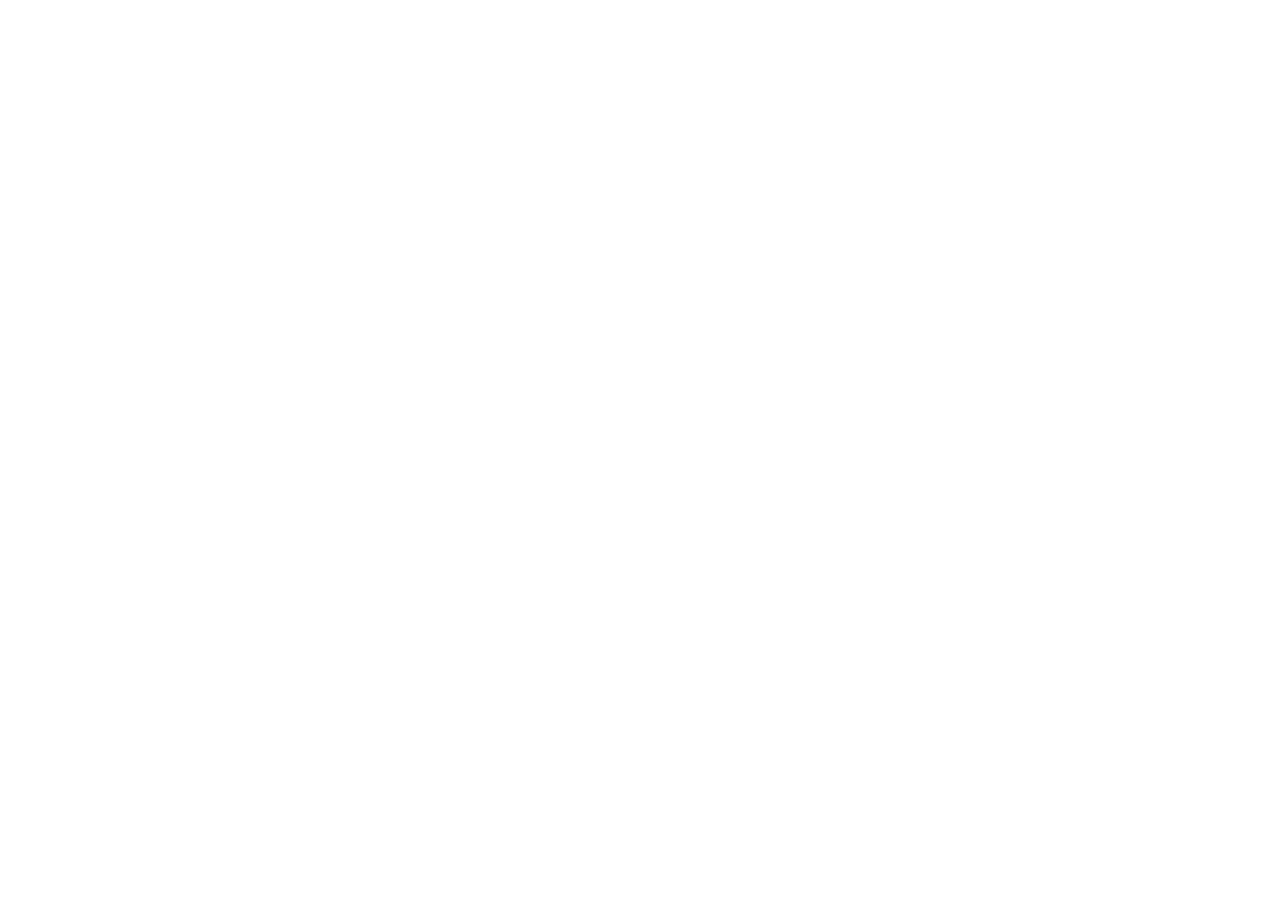
==== experience.html @ 7452f105 "configuracao inicial" ====
<!DOCTYPE html>
<html lang="pt-br">
<head>
    <meta charset="UTF-8">
    <meta http-equiv="X-UA-Compatible" content="IE=edge">
    <meta name="viewport" content="width=device-width, initial-scale=1.0">
    <link rel="stylesheet" href= "./assets/styles/global.css">
    <link rel="stylesheet" href= "./assets/styles/experience.css">
    <title>Experiência profissional</title>
</head>
<body>
    
</body>
</html>
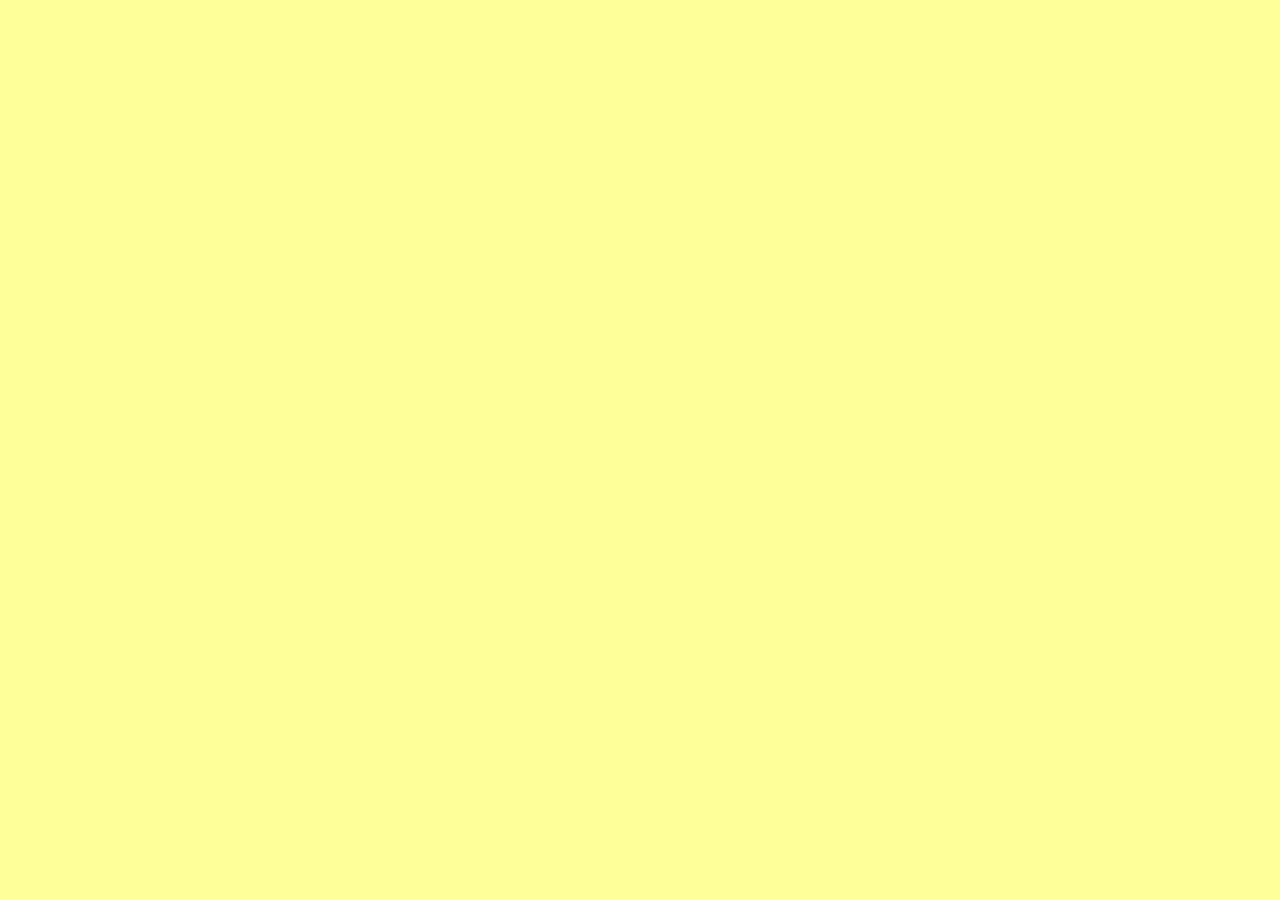
==== commit ea06ed5f: "cabeçalho criado" ====
--- a/experience.html
+++ b/experience.html
@@ -6,7 +6,7 @@
     <meta name="viewport" content="width=device-width, initial-scale=1.0">
     <link rel="stylesheet" href= "./assets/styles/global.css">
     <link rel="stylesheet" href= "./assets/styles/experience.css">
-    <title>Experiência profissional</title>
+    <title>Experiência</title>
 </head>
 <body>
     
--- a/assets/styles/global.css
+++ b/assets/styles/global.css
@@ -0,0 +1,39 @@
+*{
+    margin: 0; 
+    padding: 0
+}
+
+body {background-color: #ffff99
+    ;
+}
+
+.container {
+    width: 80%;
+}
+
+    .profile-image {
+        height:75px;
+        width:130px;
+    }
+
+    .header-title {
+        display: flex;
+        justify-content:end
+    }
+
+    .personal-info {
+        width: 100%;
+        text-align: start
+    }
+    .header-menu {
+        display: flex;
+        gap: 50px;
+        justify-content: center;
+    }
+
+    .header-menu > a {
+        text-decoration: "none";
+        font-weight: "bolder";
+        color: black;
+        font-size: 20px;
+    }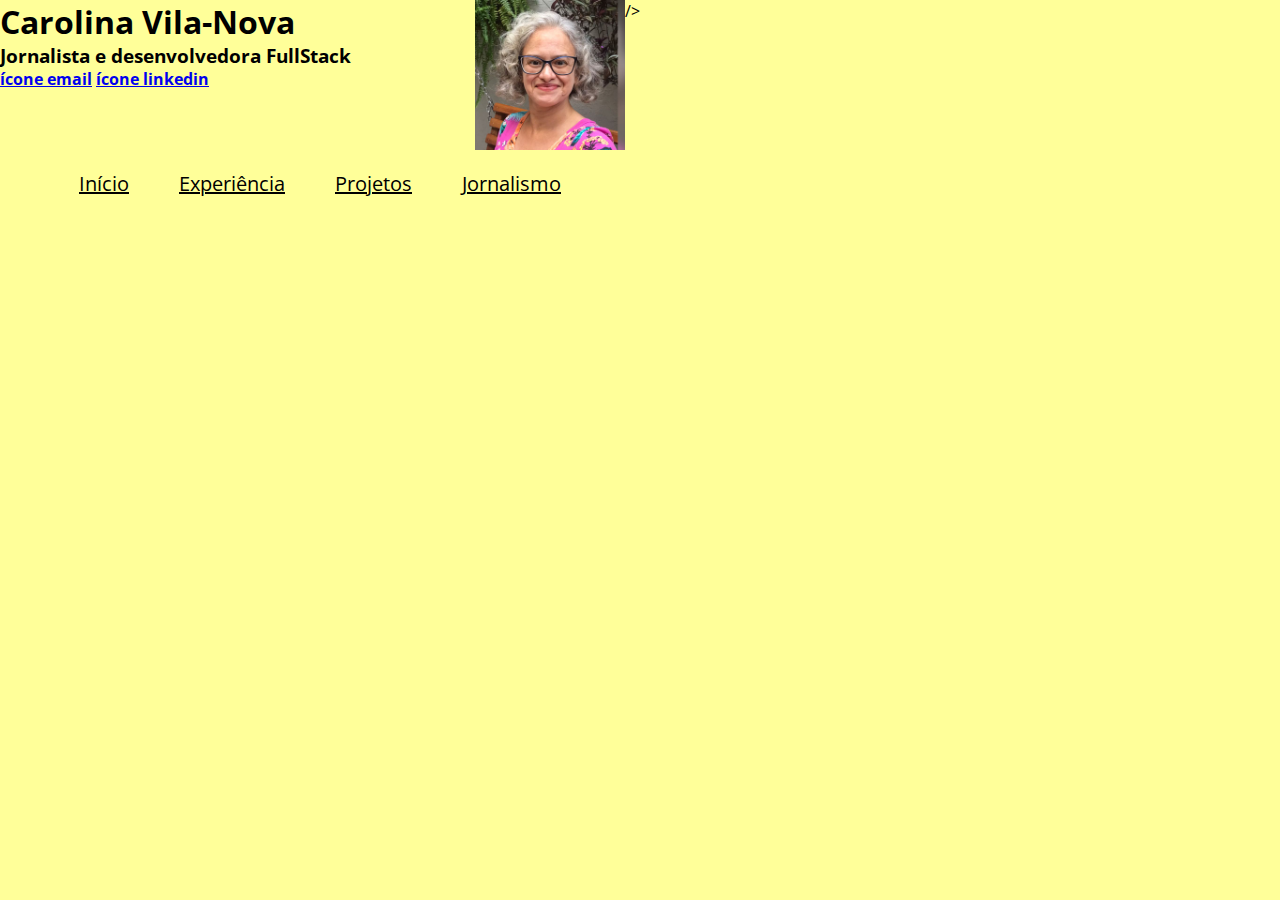
==== commit 34295291: "header replicado" ====
--- a/experience.html
+++ b/experience.html
@@ -9,6 +9,30 @@
     <title>Experiência</title>
 </head>
 <body>
-    
+    <div class="container">
+        <header>
+            <div class="header-title">
+                <div class="personal-info">
+                    <h1>Carolina Vila-Nova</h1>
+                    <h3>Jornalista e desenvolvedora FullStack</h3>
+                    <h4><a href="carolina.vilanova@gmail.com"
+                        target="_blank">ícone email</a>
+                        <a href="https://www.linkedin.com/in/carolinavilanova/"
+                        target="_blank">ícone linkedin</a>
+                    </h4>
+                </div>
+                <img class="profile=image" 
+                src="./assets/images/me.jpg" 
+                alt="foto de perfil"
+                style="height:150px;width:150px;"  />
+                />    
+            </div>
+            <nav class="header-menu">
+                <a href="./index.html">Início</a>
+                <a href="./experience.html">Experiência</a>
+                <a href="./projects.html">Projetos</a>
+                <a href="./journalism.html">Jornalismo</a>
+            </nav>
+        </header> 
 </body>
 </html>--- a/assets/styles/global.css
+++ b/assets/styles/global.css
@@ -1,3 +1,5 @@
+@import url('https://fonts.googleapis.com/css2?family=Open+Sans:wght@300&display=swap');
+
 *{
     margin: 0; 
     padding: 0
@@ -5,6 +7,7 @@
 
 body {background-color: #ffff99
     ;
+    font-family: 'Open Sans', sans-serif;
 }
 
 .container {
@@ -28,6 +31,7 @@
     .header-menu {
         display: flex;
         gap: 50px;
+        margin-top: 20px;
         justify-content: center;
     }
 
@@ -36,4 +40,16 @@
         font-weight: "bolder";
         color: black;
         font-size: 20px;
-    }+    }
+
+    .header-menu > a:hover{
+        color:  #4d4d00
+        ;
+    }
+
+    @media (min-width: 1100px) {
+        .container {
+            width: 50%;
+        }
+    }
+    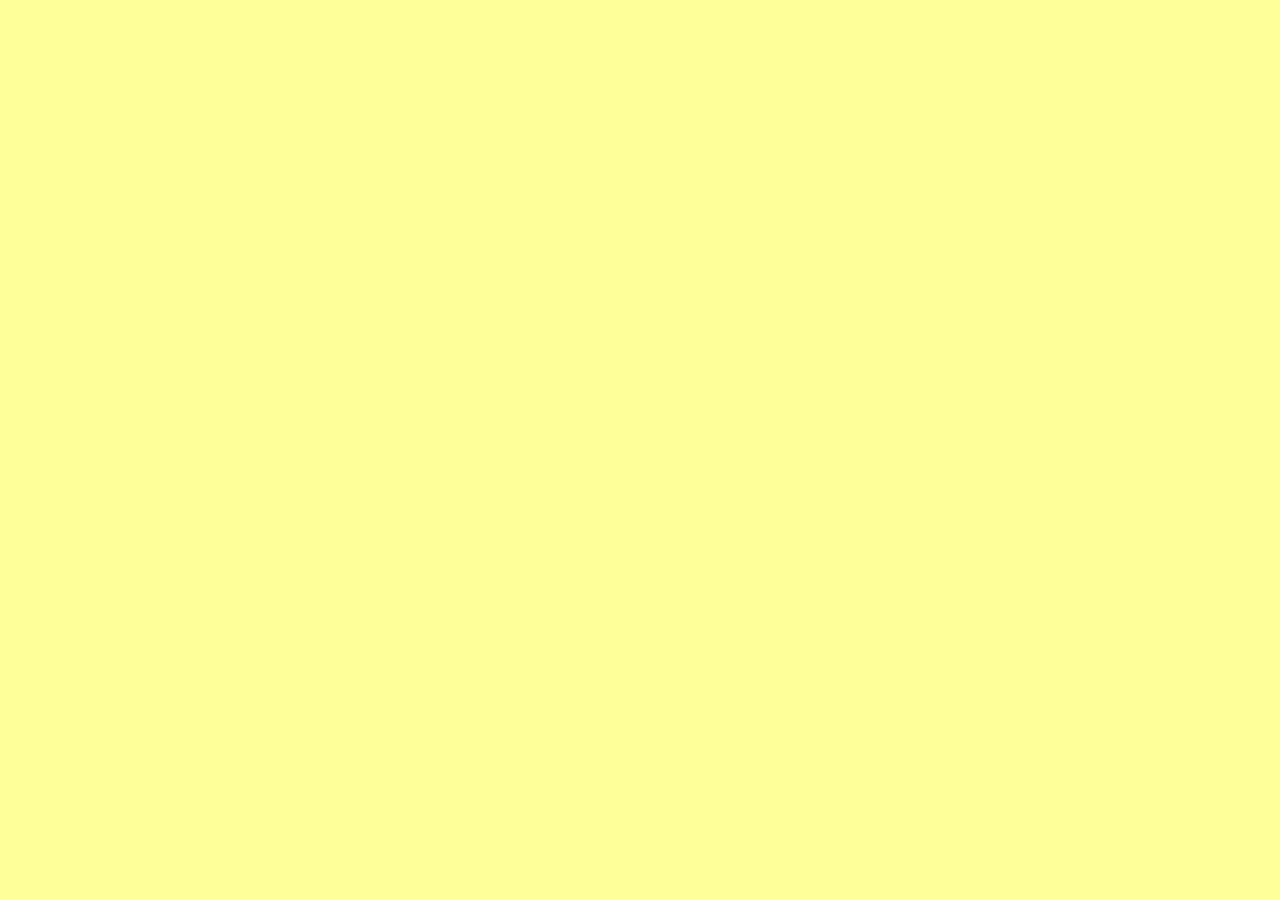
==== commit ebf8187f: "index pronto" ====
--- a/experience.html
+++ b/experience.html
@@ -9,30 +9,6 @@
     <title>Experiência</title>
 </head>
 <body>
-    <div class="container">
-        <header>
-            <div class="header-title">
-                <div class="personal-info">
-                    <h1>Carolina Vila-Nova</h1>
-                    <h3>Jornalista e desenvolvedora FullStack</h3>
-                    <h4><a href="carolina.vilanova@gmail.com"
-                        target="_blank">ícone email</a>
-                        <a href="https://www.linkedin.com/in/carolinavilanova/"
-                        target="_blank">ícone linkedin</a>
-                    </h4>
-                </div>
-                <img class="profile=image" 
-                src="./assets/images/me.jpg" 
-                alt="foto de perfil"
-                style="height:150px;width:150px;"  />
-                />    
-            </div>
-            <nav class="header-menu">
-                <a href="./index.html">Início</a>
-                <a href="./experience.html">Experiência</a>
-                <a href="./projects.html">Projetos</a>
-                <a href="./journalism.html">Jornalismo</a>
-            </nav>
-        </header> 
+    
 </body>
 </html>--- a/assets/styles/global.css
+++ b/assets/styles/global.css
@@ -12,6 +12,9 @@
 
 .container {
     width: 80%;
+    margin: 30px auto;
+    display: grid;
+    gap: 30px;
 }
 
     .profile-image {
@@ -26,7 +29,10 @@
 
     .personal-info {
         width: 100%;
-        text-align: start
+        text-align: start;
+        text-decoration: none;
+        display: block;
+        margin-top: 20px;
     }
     .header-menu {
         display: flex;
@@ -36,8 +42,8 @@
     }
 
     .header-menu > a {
-        text-decoration: "none";
-        font-weight: "bolder";
+        text-decoration: none;
+        font-weight: bolder;
         color: black;
         font-size: 20px;
     }
@@ -52,4 +58,9 @@
             width: 50%;
         }
     }
-    +    .icon{
+        width: 30px;
+        height: 30px;
+        margin-left: 5px;
+        margin-right: 5px;
+    }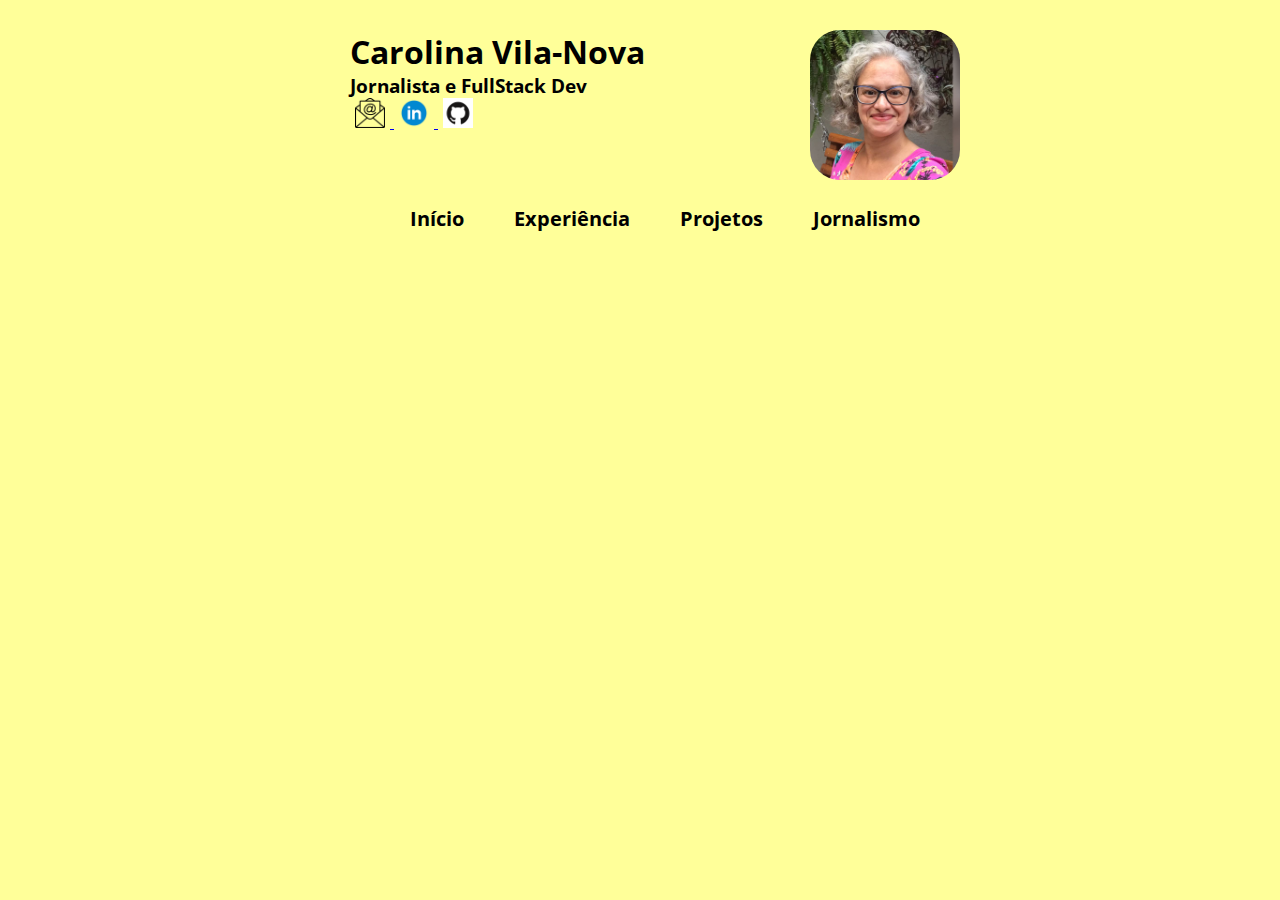
==== commit 01772afc: "index finalizado" ====
--- a/experience.html
+++ b/experience.html
@@ -9,6 +9,34 @@
     <title>Experiência</title>
 </head>
 <body>
-    
+    <div class="container">
+        <header>
+            <div class="header-title">
+                <div class="personal-info">
+                    <h1>Carolina Vila-Nova</h1>
+                    <h3>Jornalista e FullStack Dev</h3>
+                    <h4><a href="mailto:carolinavilanova@gmail.com"><img class="icon" 
+                        src="./assets/icons/email icon.png" 
+                        alt="email"</a>
+                        <a href="https://www.linkedin.com/in/carolinavilanova/" target="_blank"><img class="icon" 
+                            src="./assets/icons/linkedin-circled.png" 
+                            alt="linkedin"</a>
+                        <a href="https://github.com/cvilanova76" target="_blank"><img class="icon" 
+                            src="./assets/icons/GitHub-Mark.png" alt="github"</a>
+                    </h4>
+                </div>
+                <img class="profile=image" 
+                src="./assets/images/me.jpg" 
+                alt="foto de perfil"
+                style="height:150px;width:150px;border-radius: 30px;"  />    
+            </div>
+            <nav class="header-menu">
+                <a href="./index.html">Início</a>
+                <a href="./experience.html">Experiência</a>
+                <a href="./projects.html">Projetos</a>
+                <a href="./journalism.html">Jornalismo</a>
+            </nav>
+        </header>
+    </div>
 </body>
 </html>--- a/assets/styles/global.css
+++ b/assets/styles/global.css
@@ -32,7 +32,8 @@
         text-align: start;
         text-decoration: none;
         display: block;
-        margin-top: 20px;
+        gap: 30px;
+        padding: 0 30px;
     }
     .header-menu {
         display: flex;
@@ -63,4 +64,12 @@
         height: 30px;
         margin-left: 5px;
         margin-right: 5px;
+    }
+    .title::after {
+        content:""; 
+        width: 100px;
+        height: 6px;
+        display: block;
+        background-color: #ff8000;
+        border-radius: 5px;
     }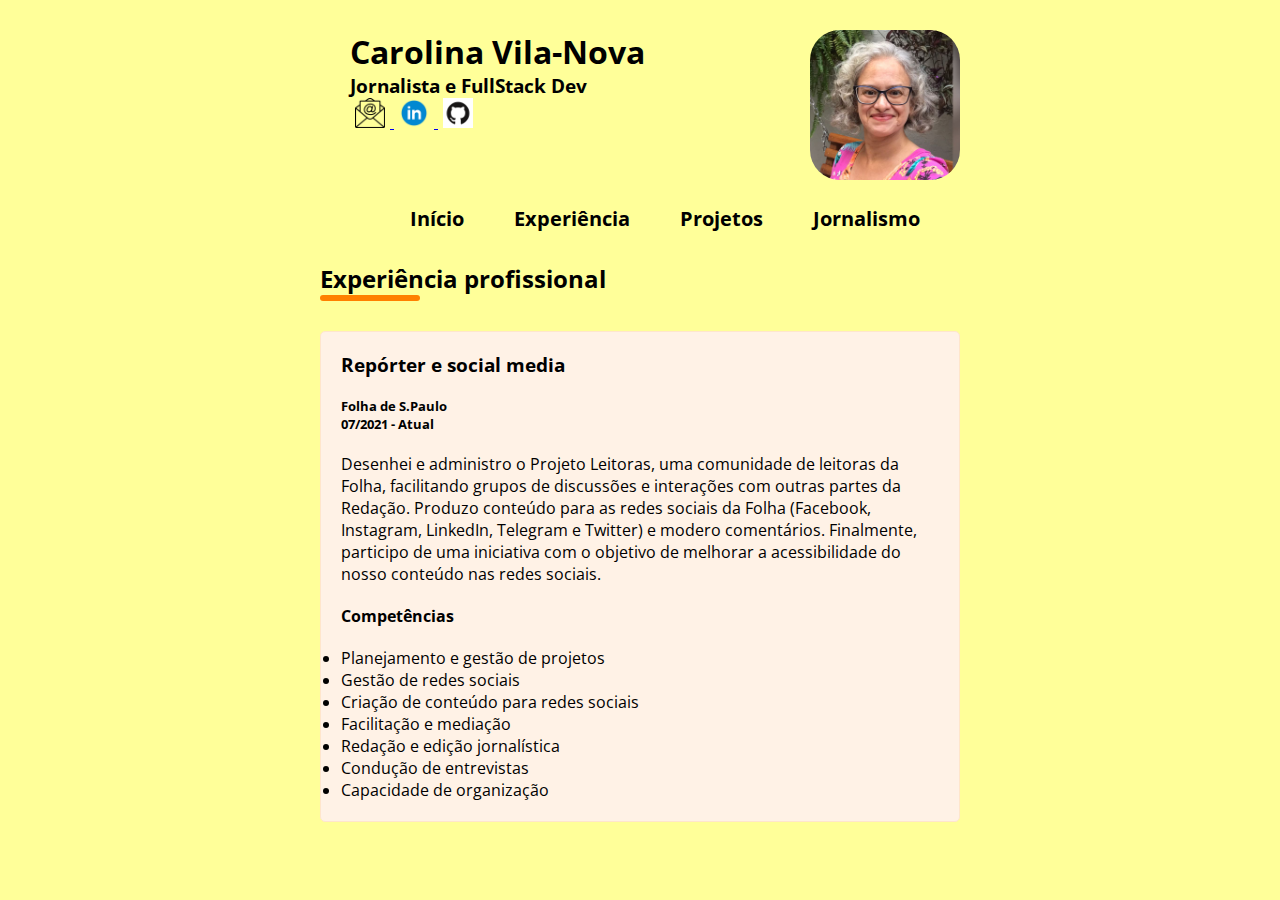
==== commit ff6fb1d1: "experiência profissional criada" ====
--- a/experience.html
+++ b/experience.html
@@ -37,6 +37,34 @@
                 <a href="./journalism.html">Jornalismo</a>
             </nav>
         </header>
+        <main>
+            <section>
+                <h2 class="title">Experiência profissional</h2>
+                <div class ="professional-experience-container">
+                    <div class ="card-professional-experience">
+                        <h3>Repórter e social media</h3>
+                        <div>
+                            <h5>Folha de S.Paulo</h5>
+                            <h5>07/2021 - Atual</h5>
+                        </div>
+                        <p>Desenhei e administro o Projeto Leitoras, uma comunidade de leitoras da Folha, facilitando grupos de discussões e interações com outras partes da Redação. Produzo conteúdo para as redes sociais da Folha (Facebook, Instagram, LinkedIn, Telegram e Twitter) e modero comentários. Finalmente, participo de uma iniciativa com o objetivo de melhorar a acessibilidade do nosso conteúdo nas redes sociais.</p>
+                            <h4>Competências</h4>
+                        <ul>
+                            <li>Planejamento e gestão de projetos</li>
+                            <li>Gestão de redes sociais</li>
+                            <li>Criação de conteúdo para redes sociais</li>
+                            <li>Facilitação e mediação </li>
+                            <li>Redação e edição jornalística</li>
+                            <li>Condução de entrevistas</li>
+                            <li>Capacidade de organização</li>
+                        </ul>
+                        </div>
+                    </div>
+                </div>
+                
+            </section>
+            
+        </main>
     </div>
 </body>
 </html>--- a/assets/styles/experience.css
+++ b/assets/styles/experience.css
@@ -0,0 +1,14 @@
+.card-professional-experience {
+    background-color: #fff2e6;
+    border: 1px solid #ffe6cc;
+    border-radius: 5px;
+    padding: 20px;
+    display: grid;
+    gap: 20px
+}
+
+.professional-experience-container {
+    display: grid;
+    gap: 30px;
+    margin-top: 30px;
+}
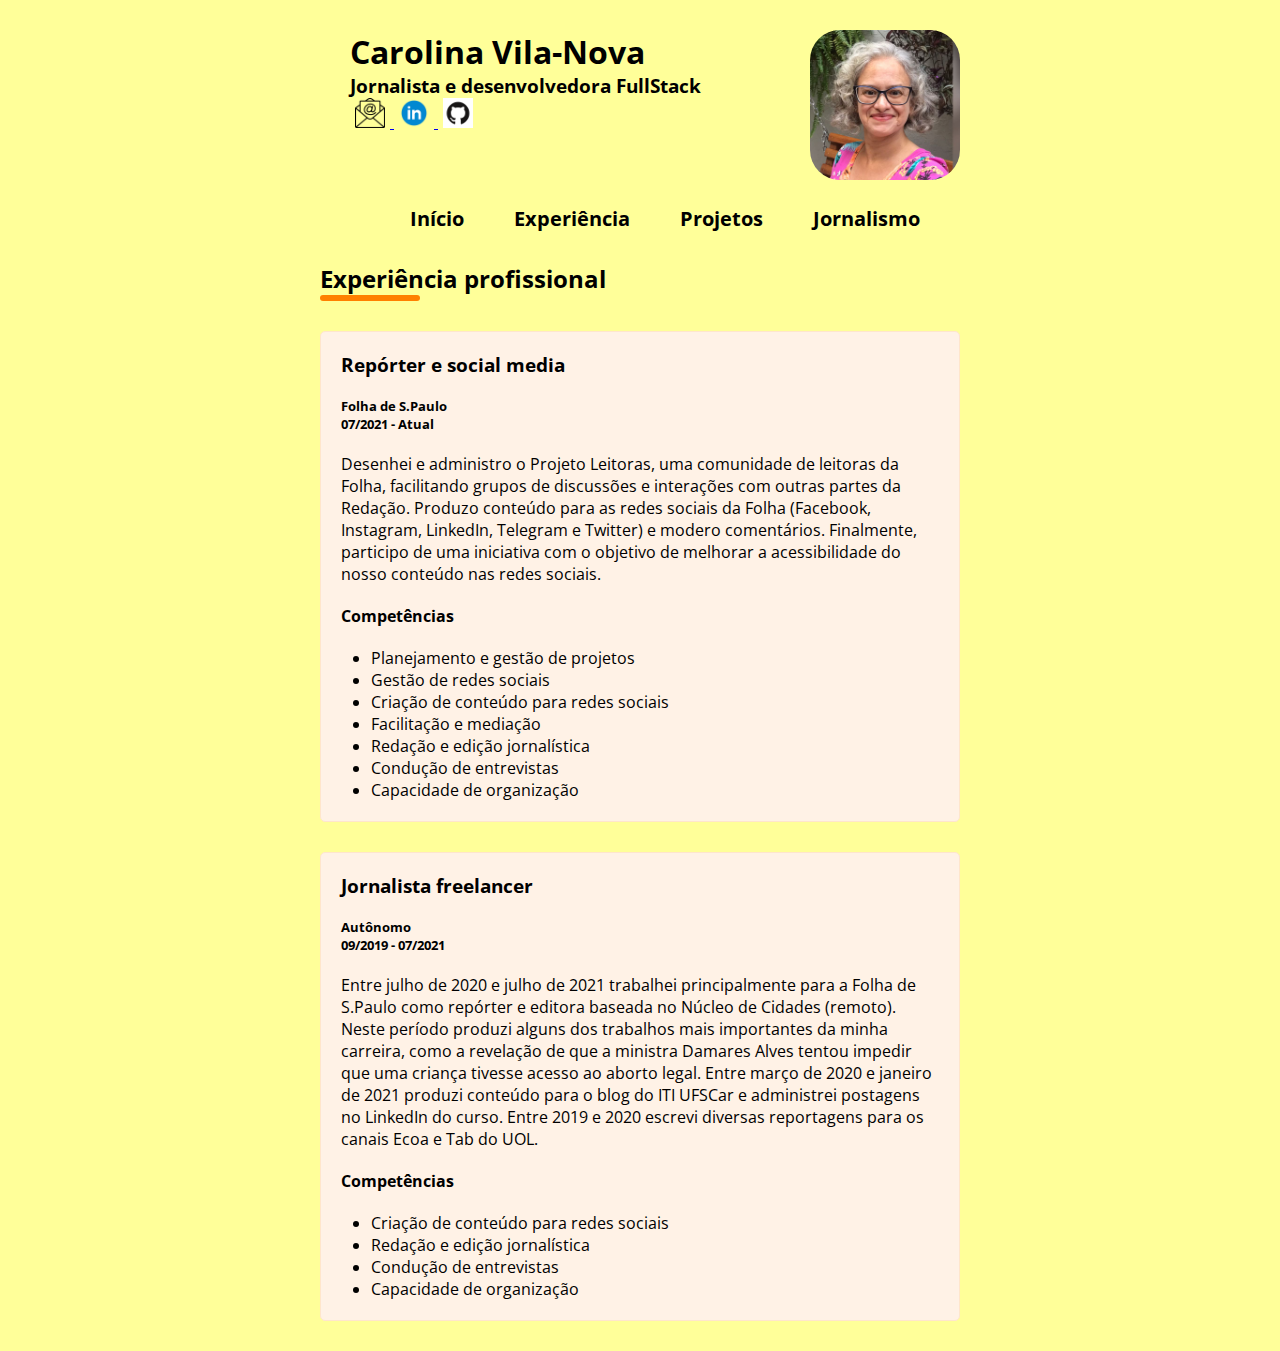
==== commit 928304d5: "experiencia profissional finalizado" ====
--- a/experience.html
+++ b/experience.html
@@ -14,7 +14,7 @@
             <div class="header-title">
                 <div class="personal-info">
                     <h1>Carolina Vila-Nova</h1>
-                    <h3>Jornalista e FullStack Dev</h3>
+                    <h3>Jornalista e desenvolvedora FullStack</h3>
                     <h4><a href="mailto:carolinavilanova@gmail.com"><img class="icon" 
                         src="./assets/icons/email icon.png" 
                         alt="email"</a>
@@ -47,9 +47,11 @@
                             <h5>Folha de S.Paulo</h5>
                             <h5>07/2021 - Atual</h5>
                         </div>
-                        <p>Desenhei e administro o Projeto Leitoras, uma comunidade de leitoras da Folha, facilitando grupos de discussões e interações com outras partes da Redação. Produzo conteúdo para as redes sociais da Folha (Facebook, Instagram, LinkedIn, Telegram e Twitter) e modero comentários. Finalmente, participo de uma iniciativa com o objetivo de melhorar a acessibilidade do nosso conteúdo nas redes sociais.</p>
+                        <p>Desenhei e administro o Projeto Leitoras, uma comunidade de leitoras da Folha, facilitando grupos de discussões e interações com outras partes da Redação. Produzo conteúdo para as redes sociais da Folha (Facebook, Instagram, LinkedIn, Telegram e Twitter) e modero comentários. Finalmente, participo de uma iniciativa com o objetivo de melhorar a acessibilidade do nosso conteúdo nas redes sociais.
+
+                        </p>
                             <h4>Competências</h4>
-                        <ul>
+                        <ul class="competences">
                             <li>Planejamento e gestão de projetos</li>
                             <li>Gestão de redes sociais</li>
                             <li>Criação de conteúdo para redes sociais</li>
@@ -58,10 +60,28 @@
                             <li>Condução de entrevistas</li>
                             <li>Capacidade de organização</li>
                         </ul>
+                    </div>
+                <div>
+                    <div class ="card-professional-experience">
+                        <h3>Jornalista freelancer</h3>
+                        <div>
+                            <h5>Autônomo</h5>
+                            <h5>09/2019 - 07/2021</h5>
                         </div>
+                        <p>Entre julho de 2020 e julho de 2021 trabalhei principalmente para a Folha de S.Paulo como repórter e editora baseada no Núcleo de Cidades (remoto). Neste período produzi alguns dos trabalhos mais importantes da minha carreira, como a revelação de que a ministra Damares Alves tentou impedir que uma criança tivesse acesso ao aborto legal.
+
+                            Entre março de 2020 e janeiro de 2021 produzi conteúdo para o blog do ITI UFSCar e administrei postagens no LinkedIn do curso.
+                            
+                            Entre 2019 e 2020 escrevi diversas reportagens para os canais Ecoa e Tab do UOL.</p>
+                            <h4>Competências</h4>
+                        <ul class="competences">
+                            <li>Criação de conteúdo para redes sociais</li>
+                            <li>Redação e edição jornalística</li>
+                            <li>Condução de entrevistas</li>
+                            <li>Capacidade de organização</li>
+                        </ul>
                     </div>
                 </div>
-                
             </section>
             
         </main>
--- a/assets/styles/experience.css
+++ b/assets/styles/experience.css
@@ -4,7 +4,7 @@
     border-radius: 5px;
     padding: 20px;
     display: grid;
-    gap: 20px
+    gap: 20px;
 }
 
 .professional-experience-container {
@@ -12,3 +12,7 @@
     gap: 30px;
     margin-top: 30px;
 }
+
+.competences{
+    margin-left: 30px;
+}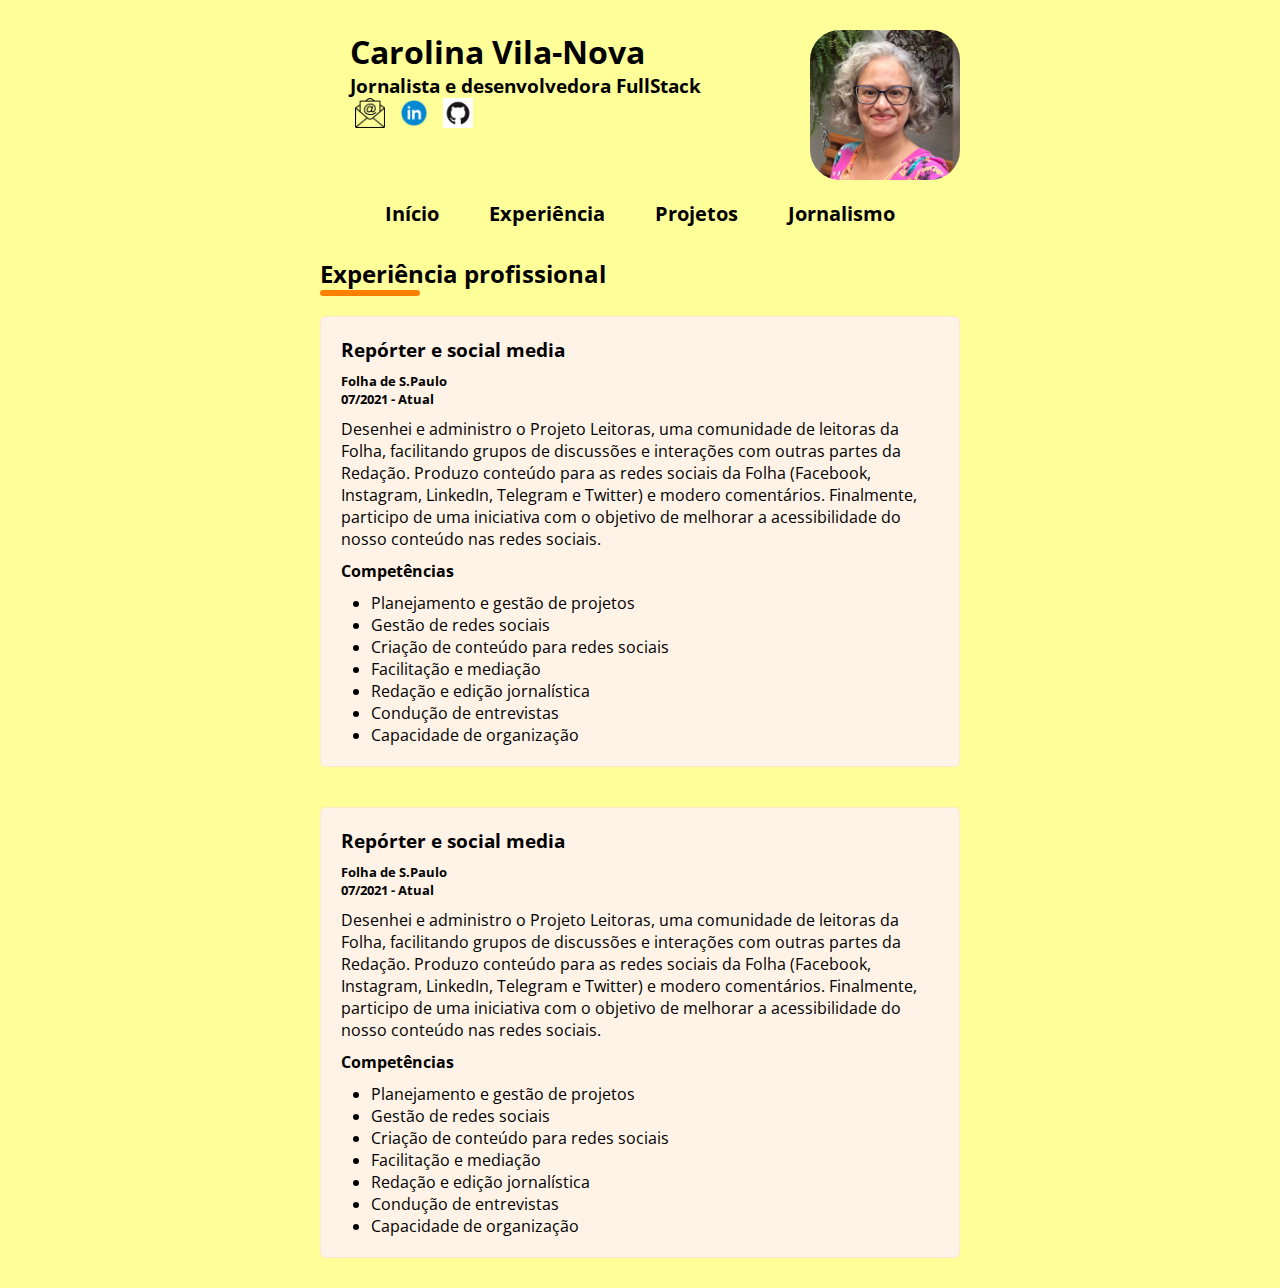
==== commit b3c9497f: "portfolio finalizado" ====
--- a/experience.html
+++ b/experience.html
@@ -15,14 +15,10 @@
                 <div class="personal-info">
                     <h1>Carolina Vila-Nova</h1>
                     <h3>Jornalista e desenvolvedora FullStack</h3>
-                    <h4><a href="mailto:carolinavilanova@gmail.com"><img class="icon" 
-                        src="./assets/icons/email icon.png" 
-                        alt="email"</a>
-                        <a href="https://www.linkedin.com/in/carolinavilanova/" target="_blank"><img class="icon" 
-                            src="./assets/icons/linkedin-circled.png" 
-                            alt="linkedin"</a>
-                        <a href="https://github.com/cvilanova76" target="_blank"><img class="icon" 
-                            src="./assets/icons/GitHub-Mark.png" alt="github"</a>
+                    <h4 class="link-to">
+                        <a href="mailto:carolinavilanova@gmail.com"> <img class="icon" src="./assets/icons/email icon.png" alt="email"></a>
+                        <a href="https://www.linkedin.com/in/carolinavilanova/" target= "_blank"><img class="icon" src="assets/icons/linkedin-circled.png"></a>
+                        <a href="https://github.com/cvilanova76" target="_blank"><img class="icon" src="./assets/icons/GitHub-Mark.png" alt=github></a>
                     </h4>
                 </div>
                 <img class="profile=image" 
@@ -40,8 +36,8 @@
         <main>
             <section>
                 <h2 class="title">Experiência profissional</h2>
-                <div class ="professional-experience-container">
-                    <div class ="card-professional-experience">
+                <div class ="list-card">
+                    <div class ="card">
                         <h3>Repórter e social media</h3>
                         <div>
                             <h5>Folha de S.Paulo</h5>
@@ -61,27 +57,27 @@
                             <li>Capacidade de organização</li>
                         </ul>
                     </div>
-                <div>
-                    <div class ="card-professional-experience">
-                        <h3>Jornalista freelancer</h3>
-                        <div>
-                            <h5>Autônomo</h5>
-                            <h5>09/2019 - 07/2021</h5>
+                    <div class ="list-card">
+                        <div class ="card">
+                            <h3>Repórter e social media</h3>
+                            <div>
+                                <h5>Folha de S.Paulo</h5>
+                                <h5>07/2021 - Atual</h5>
+                            </div>
+                            <p>Desenhei e administro o Projeto Leitoras, uma comunidade de leitoras da Folha, facilitando grupos de discussões e interações com outras partes da Redação. Produzo conteúdo para as redes sociais da Folha (Facebook, Instagram, LinkedIn, Telegram e Twitter) e modero comentários. Finalmente, participo de uma iniciativa com o objetivo de melhorar a acessibilidade do nosso conteúdo nas redes sociais.
+    
+                            </p>
+                                <h4>Competências</h4>
+                            <ul class="competences">
+                                <li>Planejamento e gestão de projetos</li>
+                                <li>Gestão de redes sociais</li>
+                                <li>Criação de conteúdo para redes sociais</li>
+                                <li>Facilitação e mediação </li>
+                                <li>Redação e edição jornalística</li>
+                                <li>Condução de entrevistas</li>
+                                <li>Capacidade de organização</li>
+                            </ul>
                         </div>
-                        <p>Entre julho de 2020 e julho de 2021 trabalhei principalmente para a Folha de S.Paulo como repórter e editora baseada no Núcleo de Cidades (remoto). Neste período produzi alguns dos trabalhos mais importantes da minha carreira, como a revelação de que a ministra Damares Alves tentou impedir que uma criança tivesse acesso ao aborto legal.
-
-                            Entre março de 2020 e janeiro de 2021 produzi conteúdo para o blog do ITI UFSCar e administrei postagens no LinkedIn do curso.
-                            
-                            Entre 2019 e 2020 escrevi diversas reportagens para os canais Ecoa e Tab do UOL.</p>
-                            <h4>Competências</h4>
-                        <ul class="competences">
-                            <li>Criação de conteúdo para redes sociais</li>
-                            <li>Redação e edição jornalística</li>
-                            <li>Condução de entrevistas</li>
-                            <li>Capacidade de organização</li>
-                        </ul>
-                    </div>
-                </div>
             </section>
             
         </main>
--- a/assets/styles/global.css
+++ b/assets/styles/global.css
@@ -72,4 +72,20 @@
         display: block;
         background-color: #ff8000;
         border-radius: 5px;
-    }+    }
+
+    .list-card {
+        display: grid;
+        gap: 20px;
+        margin-top: 20px;
+    }
+    
+    .card {
+        background-color: #fff2e6;
+        border: 1px solid #ffe6cc;
+        border-radius: 5px;
+        padding: 20px;
+        display: grid;
+        gap: 10px;
+    }
+    --- a/assets/styles/experience.css
+++ b/assets/styles/experience.css
@@ -1,17 +1,4 @@
-.card-professional-experience {
-    background-color: #fff2e6;
-    border: 1px solid #ffe6cc;
-    border-radius: 5px;
-    padding: 20px;
-    display: grid;
-    gap: 20px;
-}
 
-.professional-experience-container {
-    display: grid;
-    gap: 30px;
-    margin-top: 30px;
-}
 
 .competences{
     margin-left: 30px;
